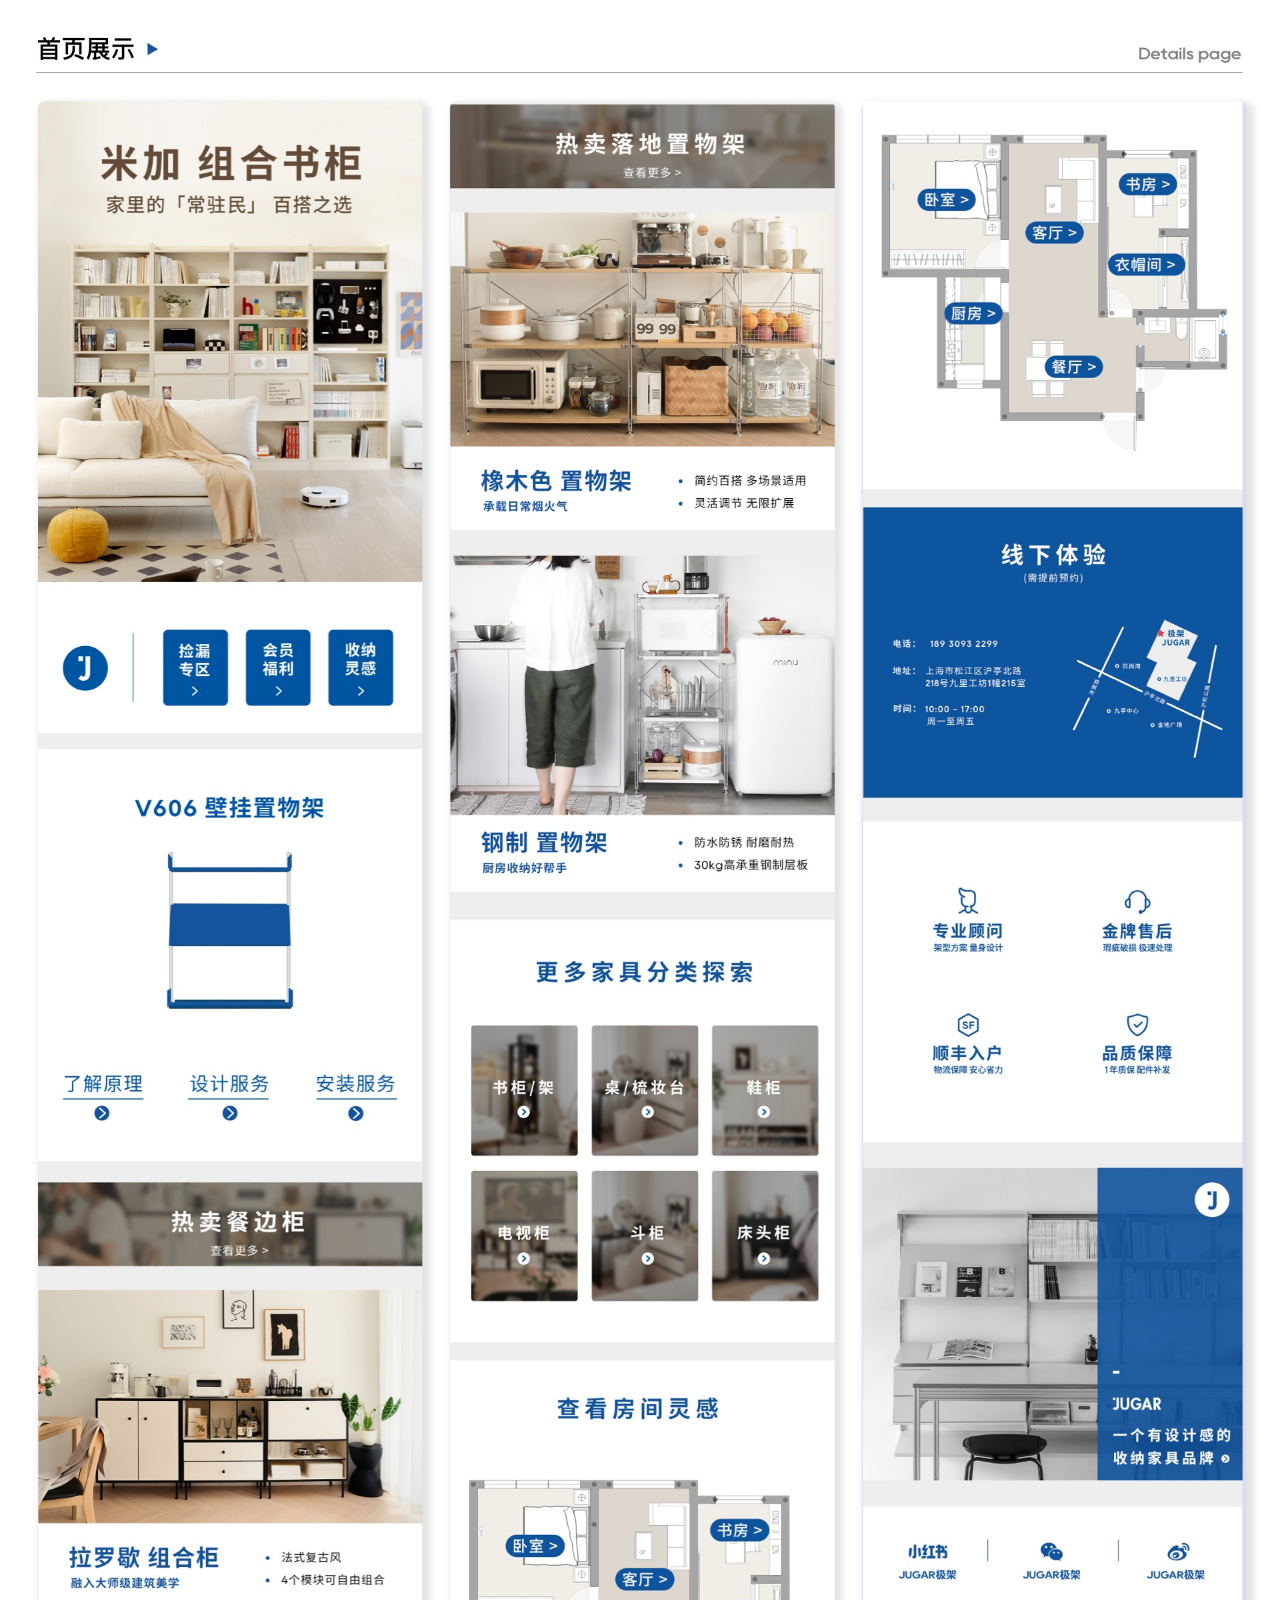
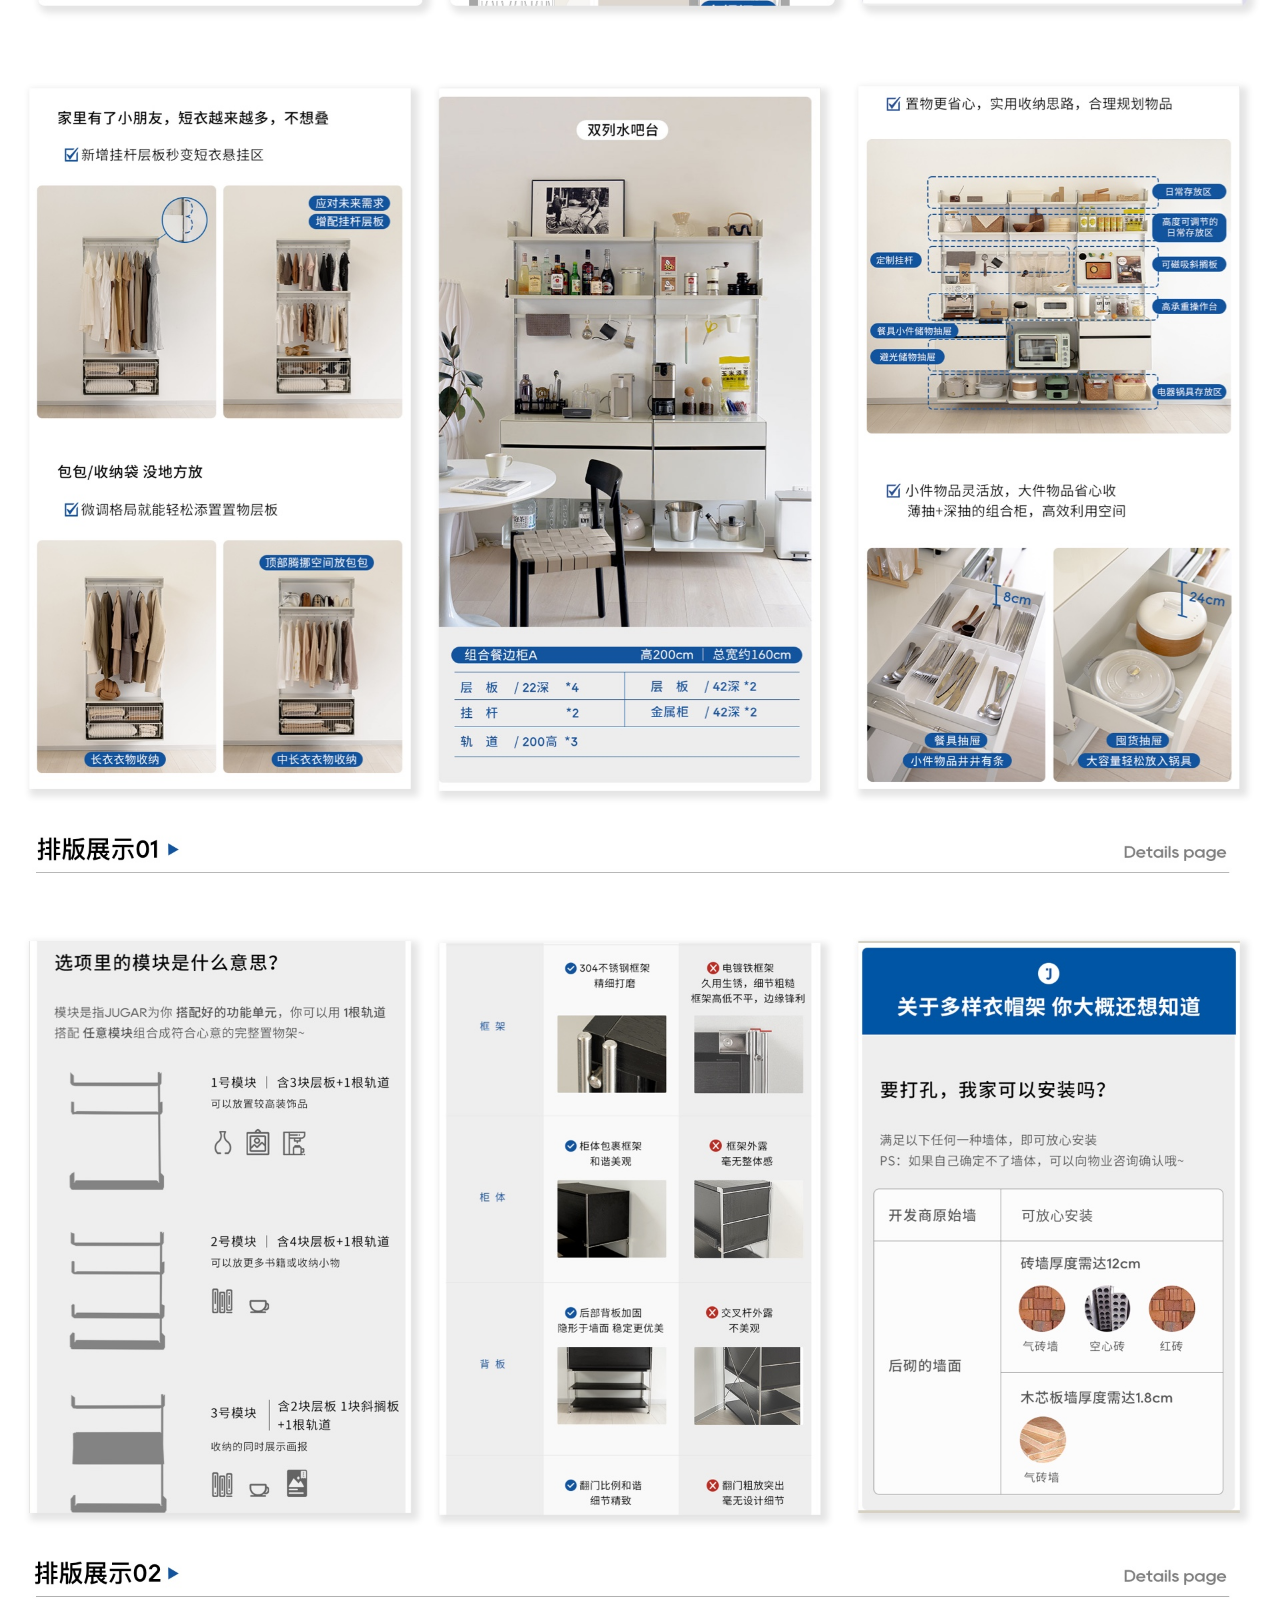
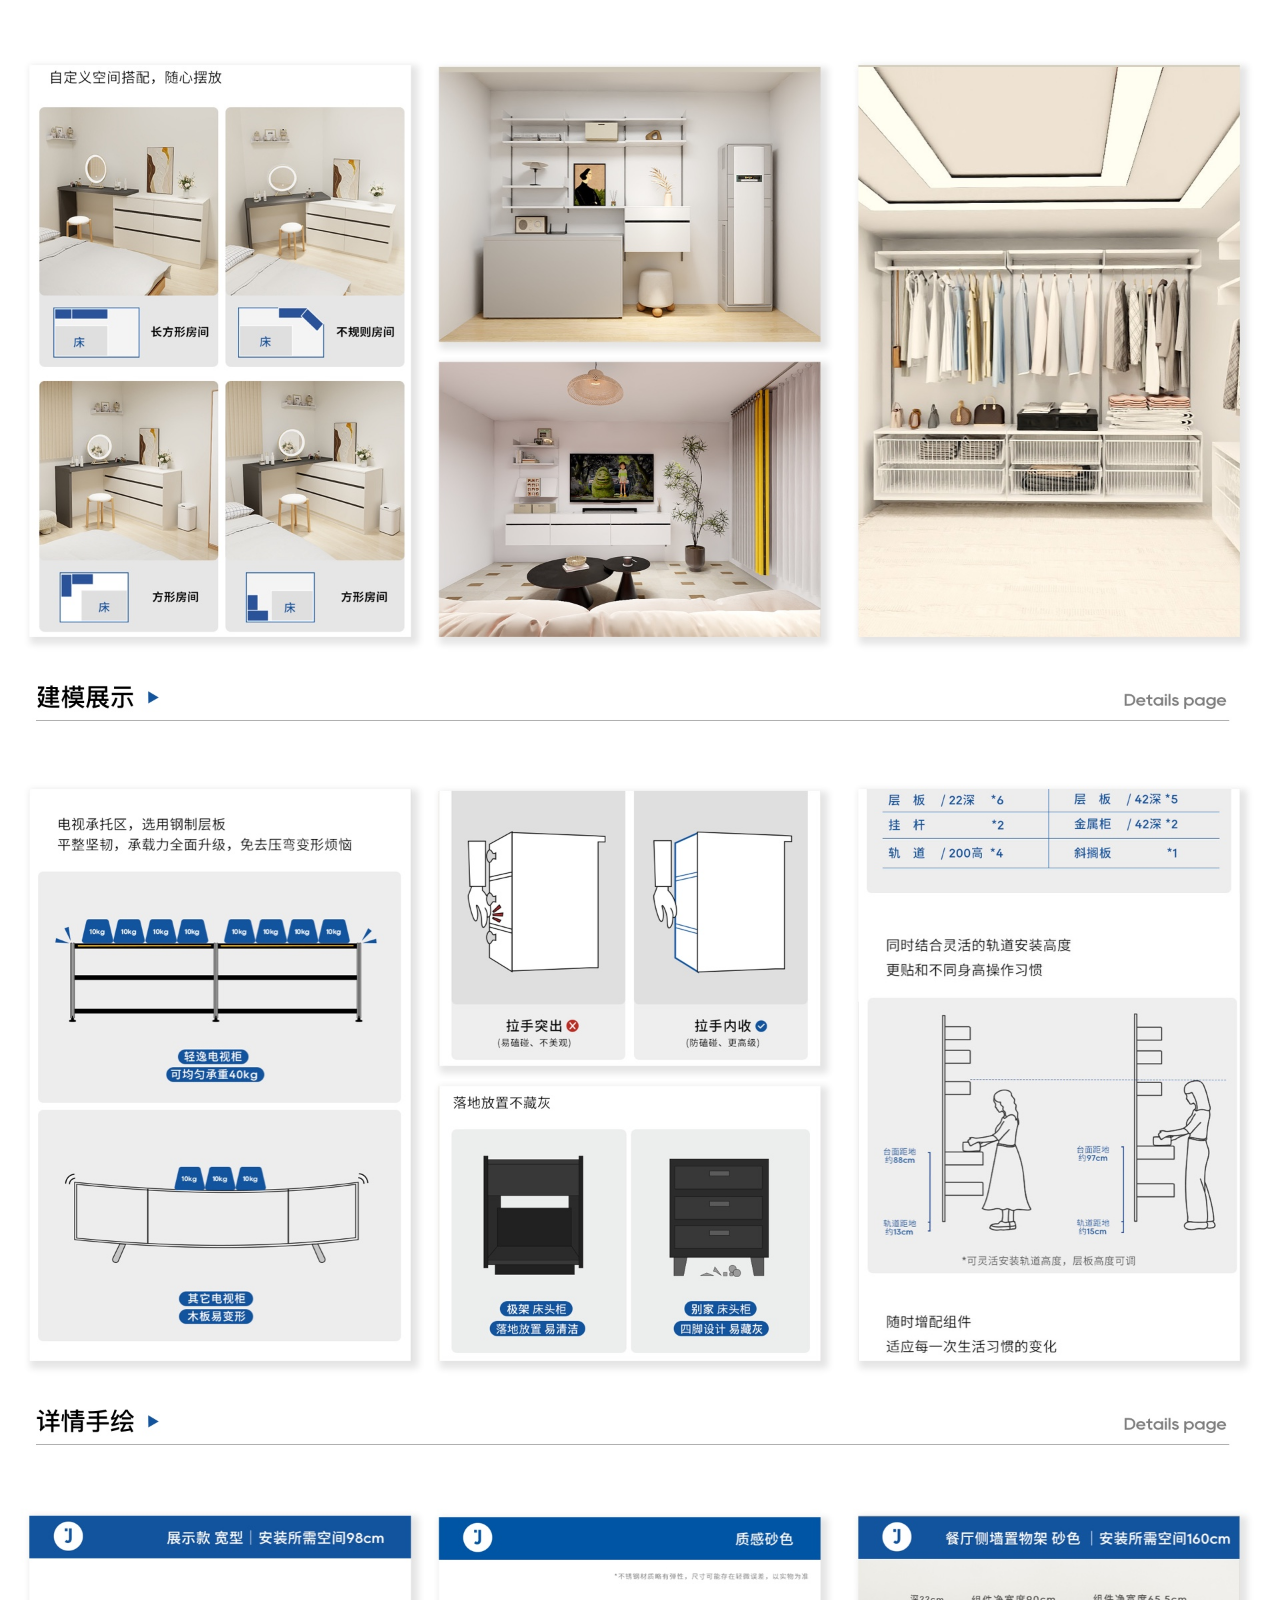
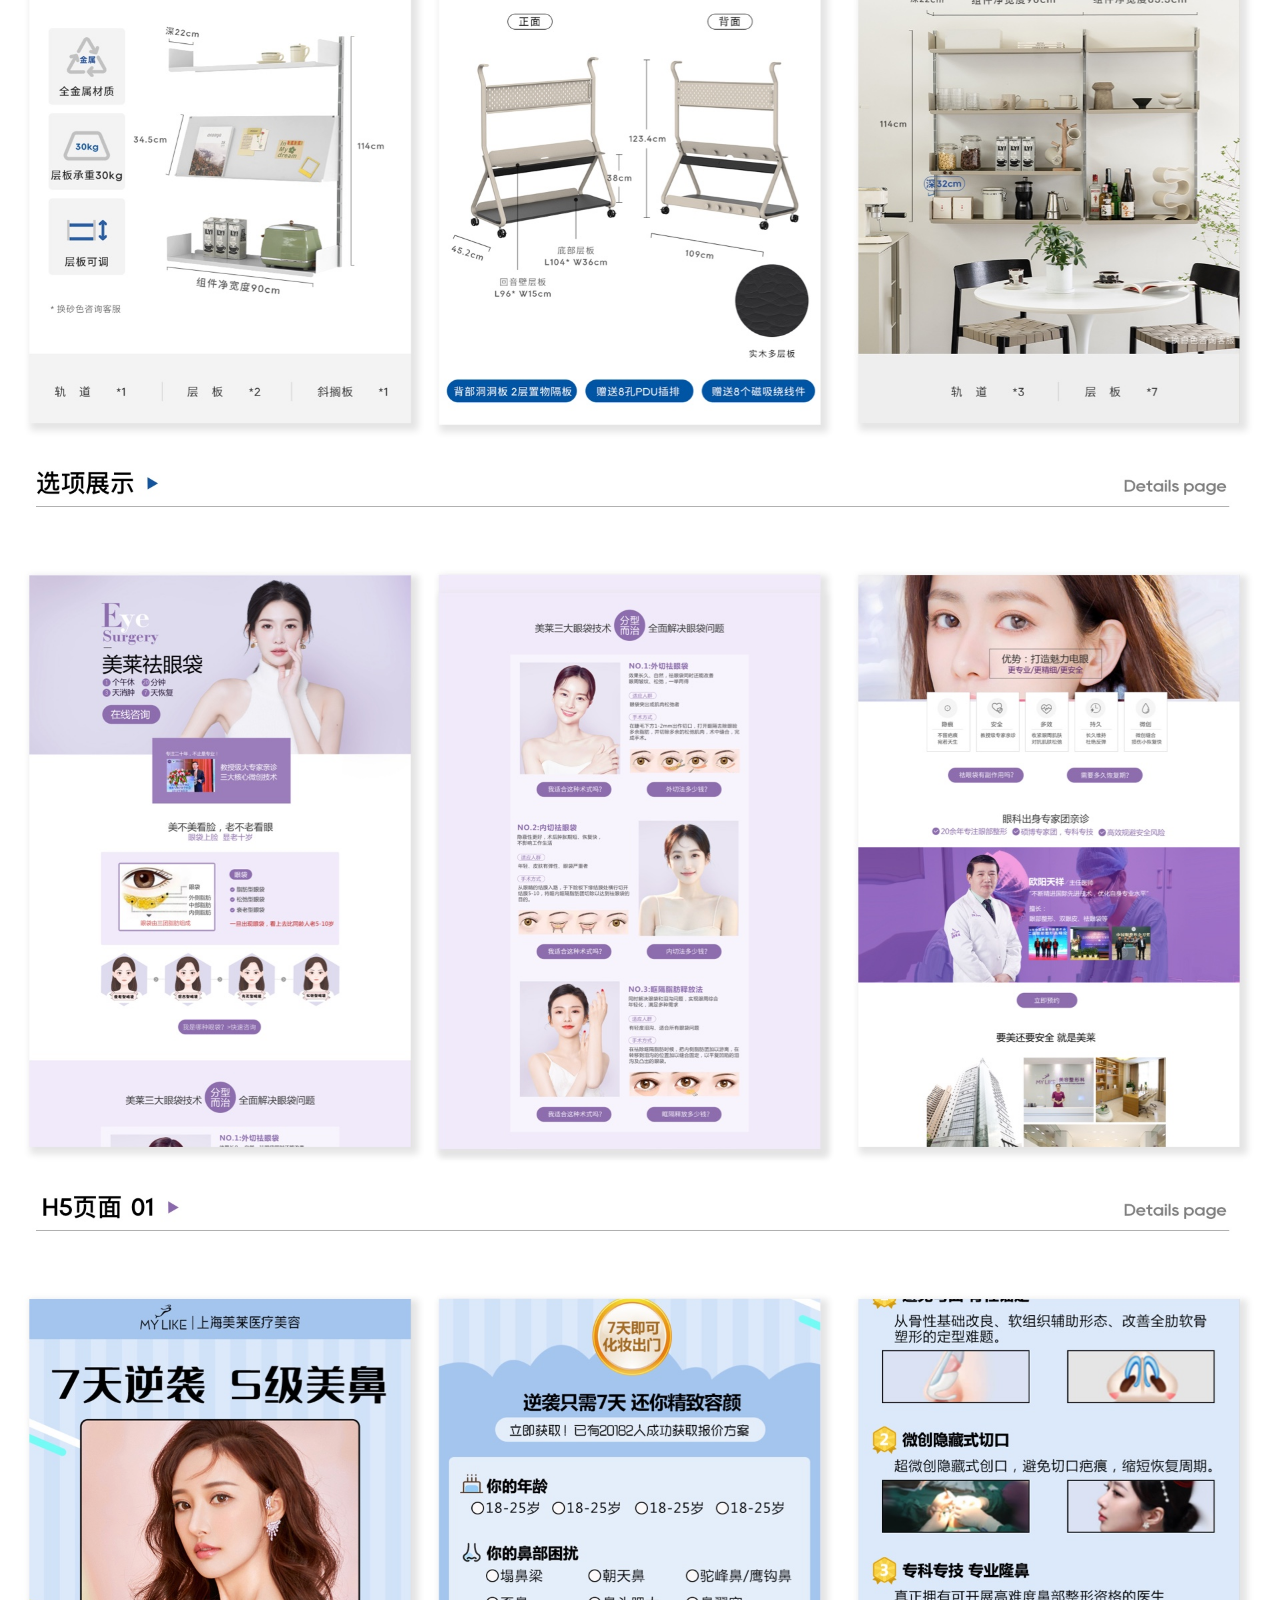
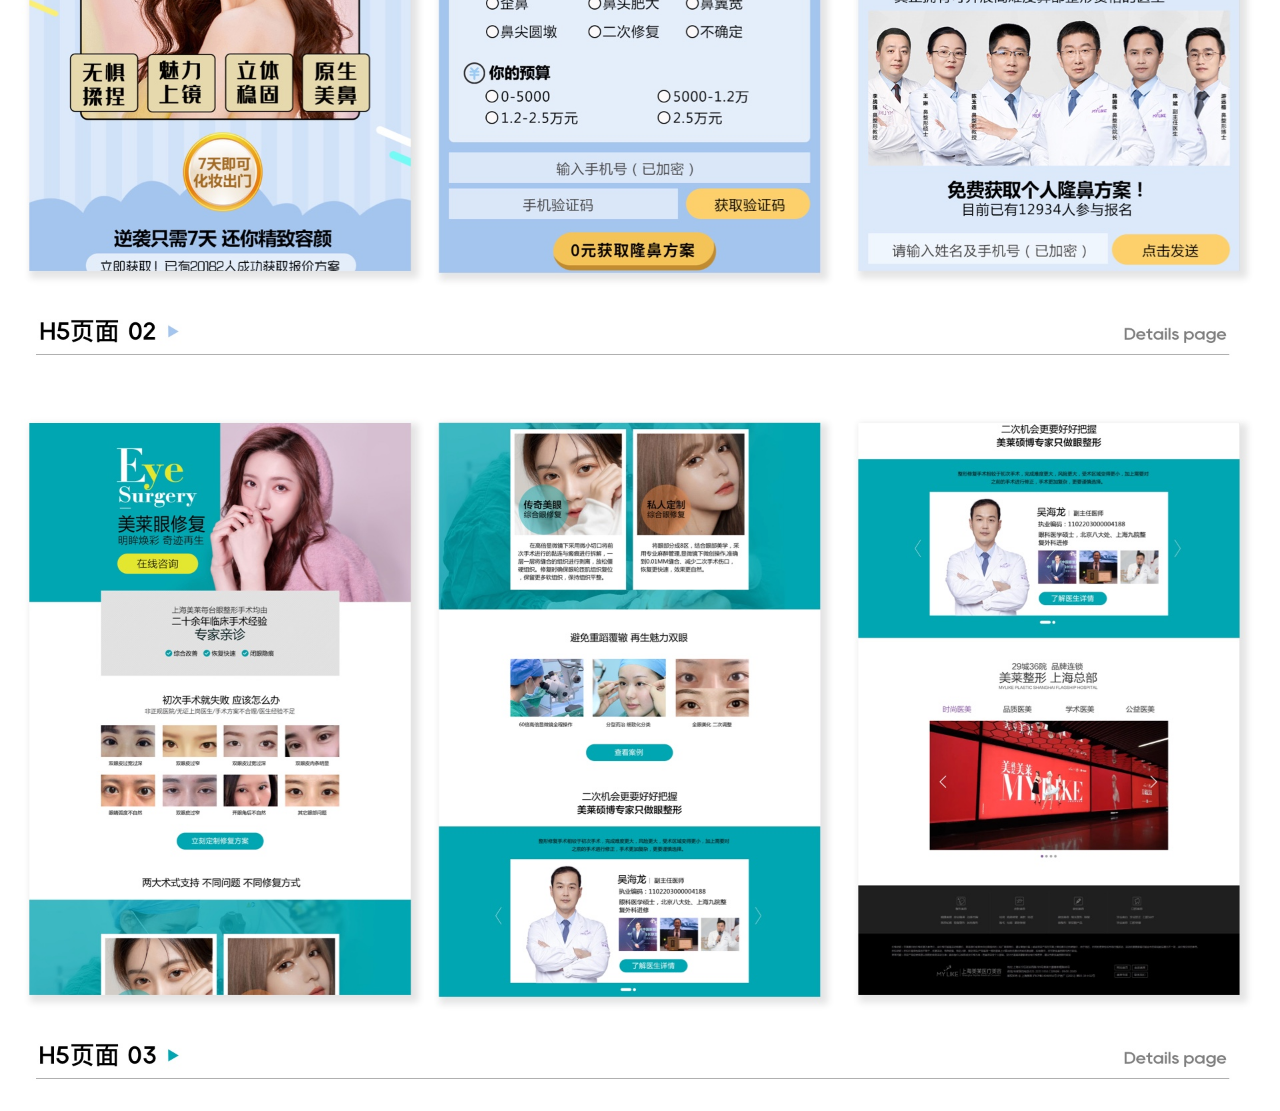
==== ecommerce.html @ 9bf2d505 "first commit" ====
<!DOCTYPE html>
<html lang="en">
    <head>
        <meta charset="UTF-8" />
        <link rel="icon" href="./asstes/img/favicon.ico" />
        <meta name="viewport" content="width=device-width, initial-scale=1.0" />
        <title>个人作品-电商设计</title>
        <style>
            html,
            body {
                width: 100%;
                height: 100%;
            }
            *{
                margin: 0;
                padding: 0;
                box-sizing: border-box;
            }
            .list,.item,.item img{
                width: 100%;
            }
            .item{
                position: relative;
            }
        </style>
    </head>
    <body>
        <div class="list">
            <div class="item"><img src="./asstes/img/ecommerce/1.jpg" alt=""></div>
            <div class="item"><img src="./asstes/img/ecommerce/2.jpg" alt=""></div>
            <div class="item"><img src="./asstes/img/ecommerce/3.jpg" alt=""></div>
            <!-- <div class="item"><img src="./asstes/img/ecommerce/4.jpg" alt=""></div> -->
            <div class="item"><img src="./asstes/img/ecommerce/5.jpg" alt=""></div>
            <div class="item"><img src="./asstes/img/ecommerce/6.jpg" alt=""></div>
            <div class="item"><img src="./asstes/img/ecommerce/7.jpg" alt=""></div>
            <div class="item"><img src="./asstes/img/ecommerce/8.jpg" alt=""></div>
            <div class="item"><img src="./asstes/img/ecommerce/9.jpg" alt=""></div>
            <div class="item"><img src="./asstes/img/ecommerce/10.jpg" alt=""></div>
        </div>
    </body>
</html>
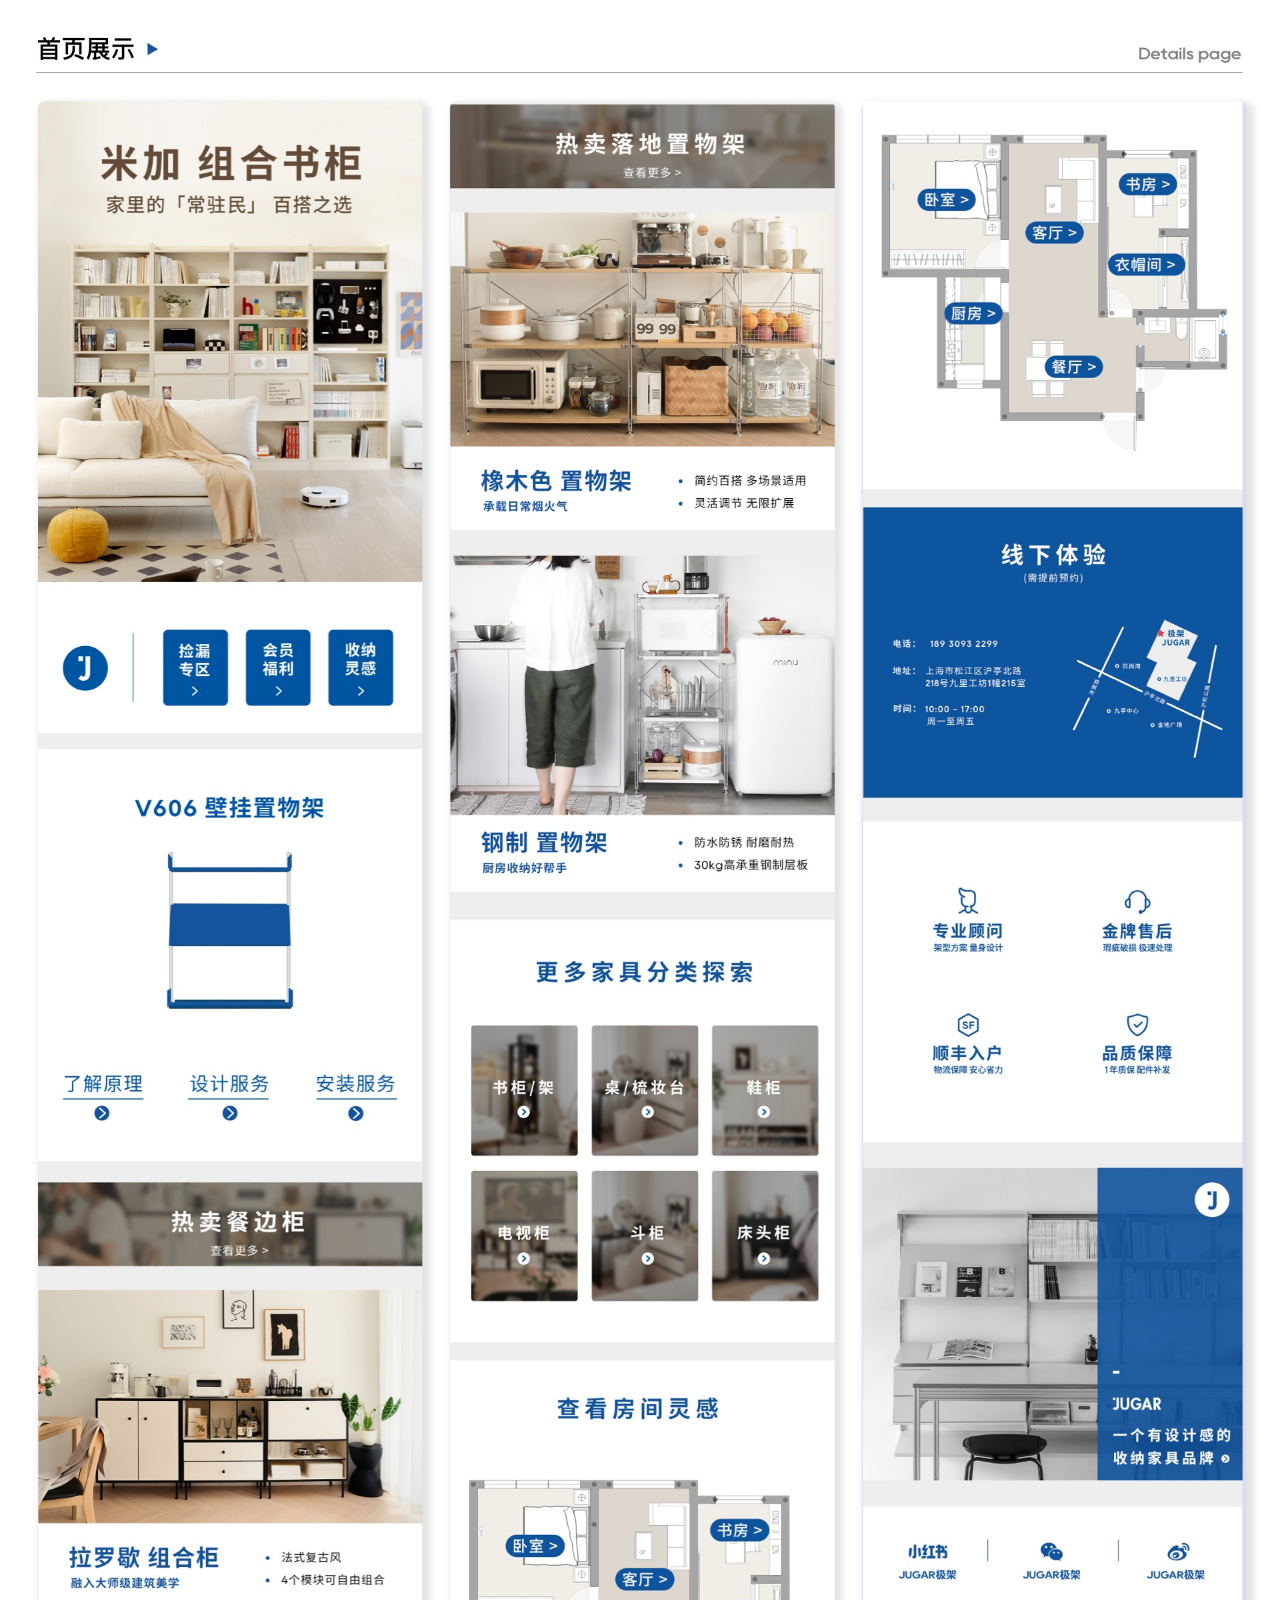
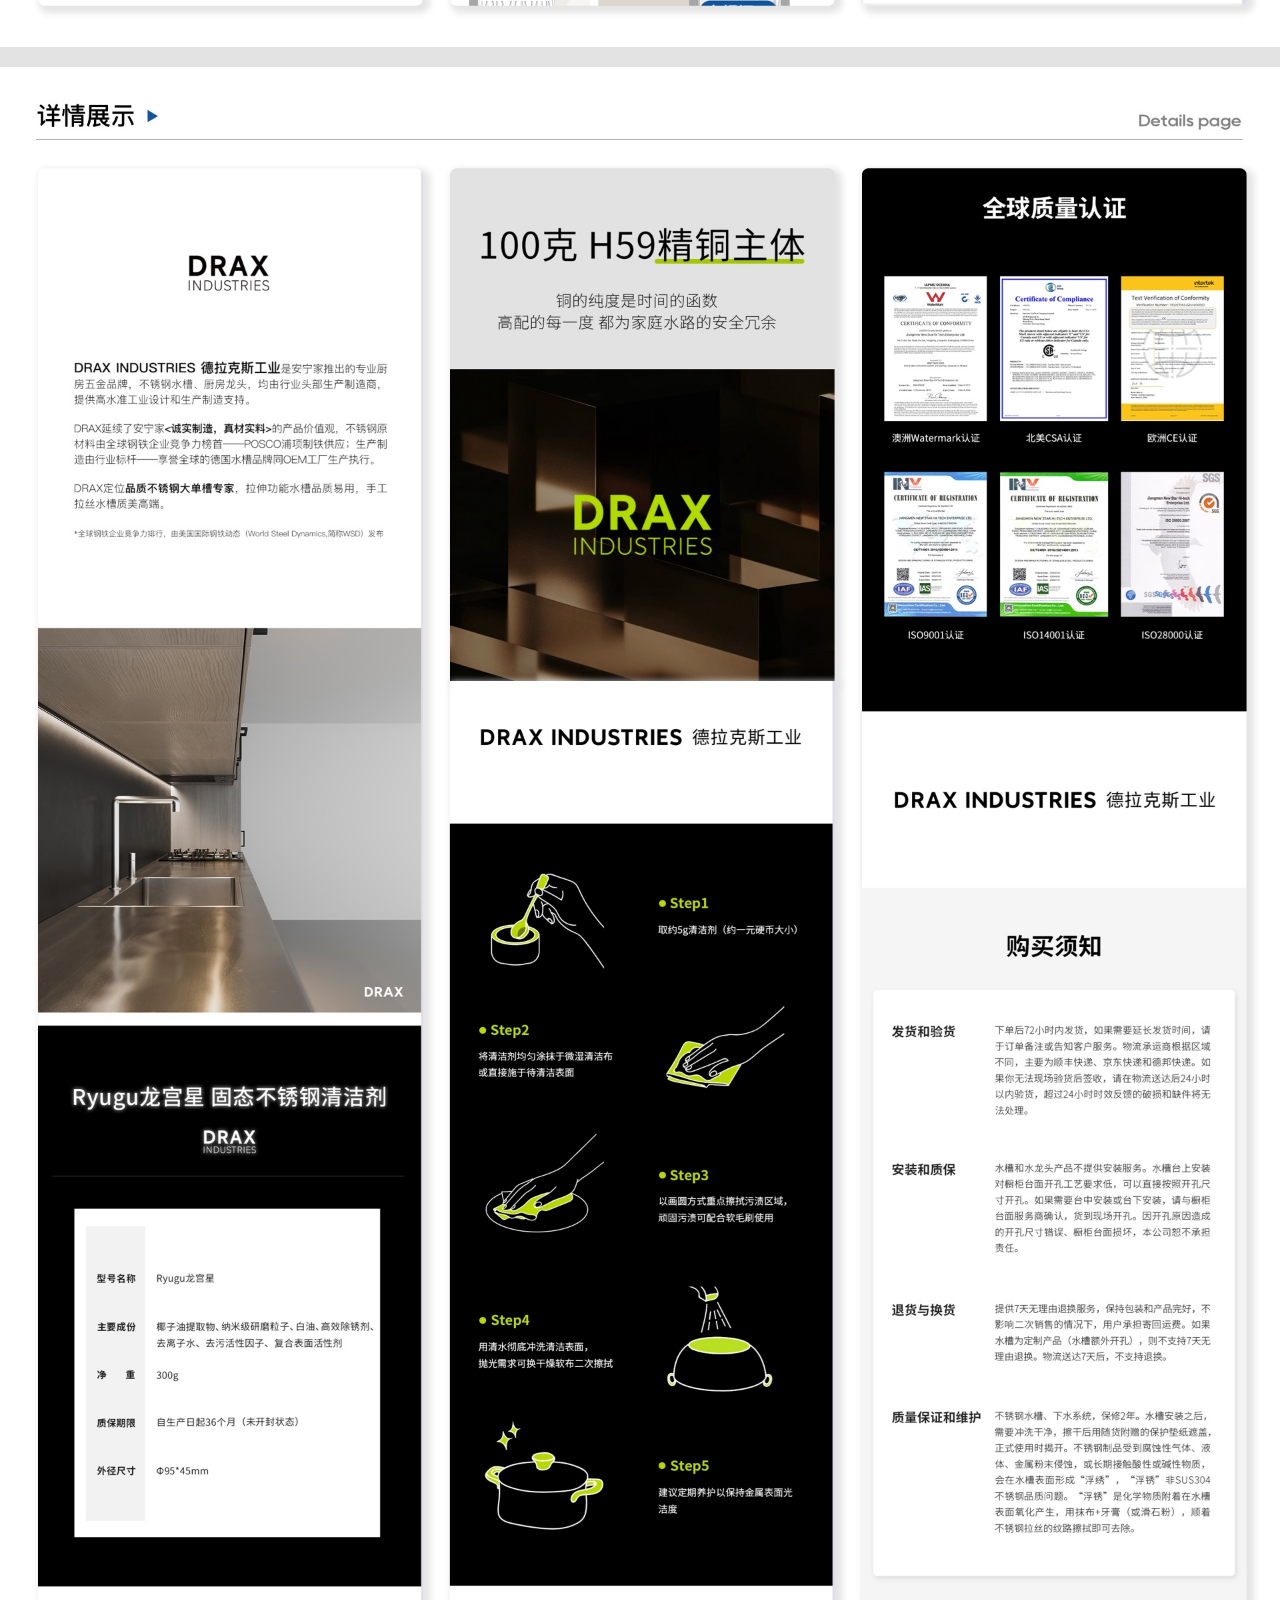
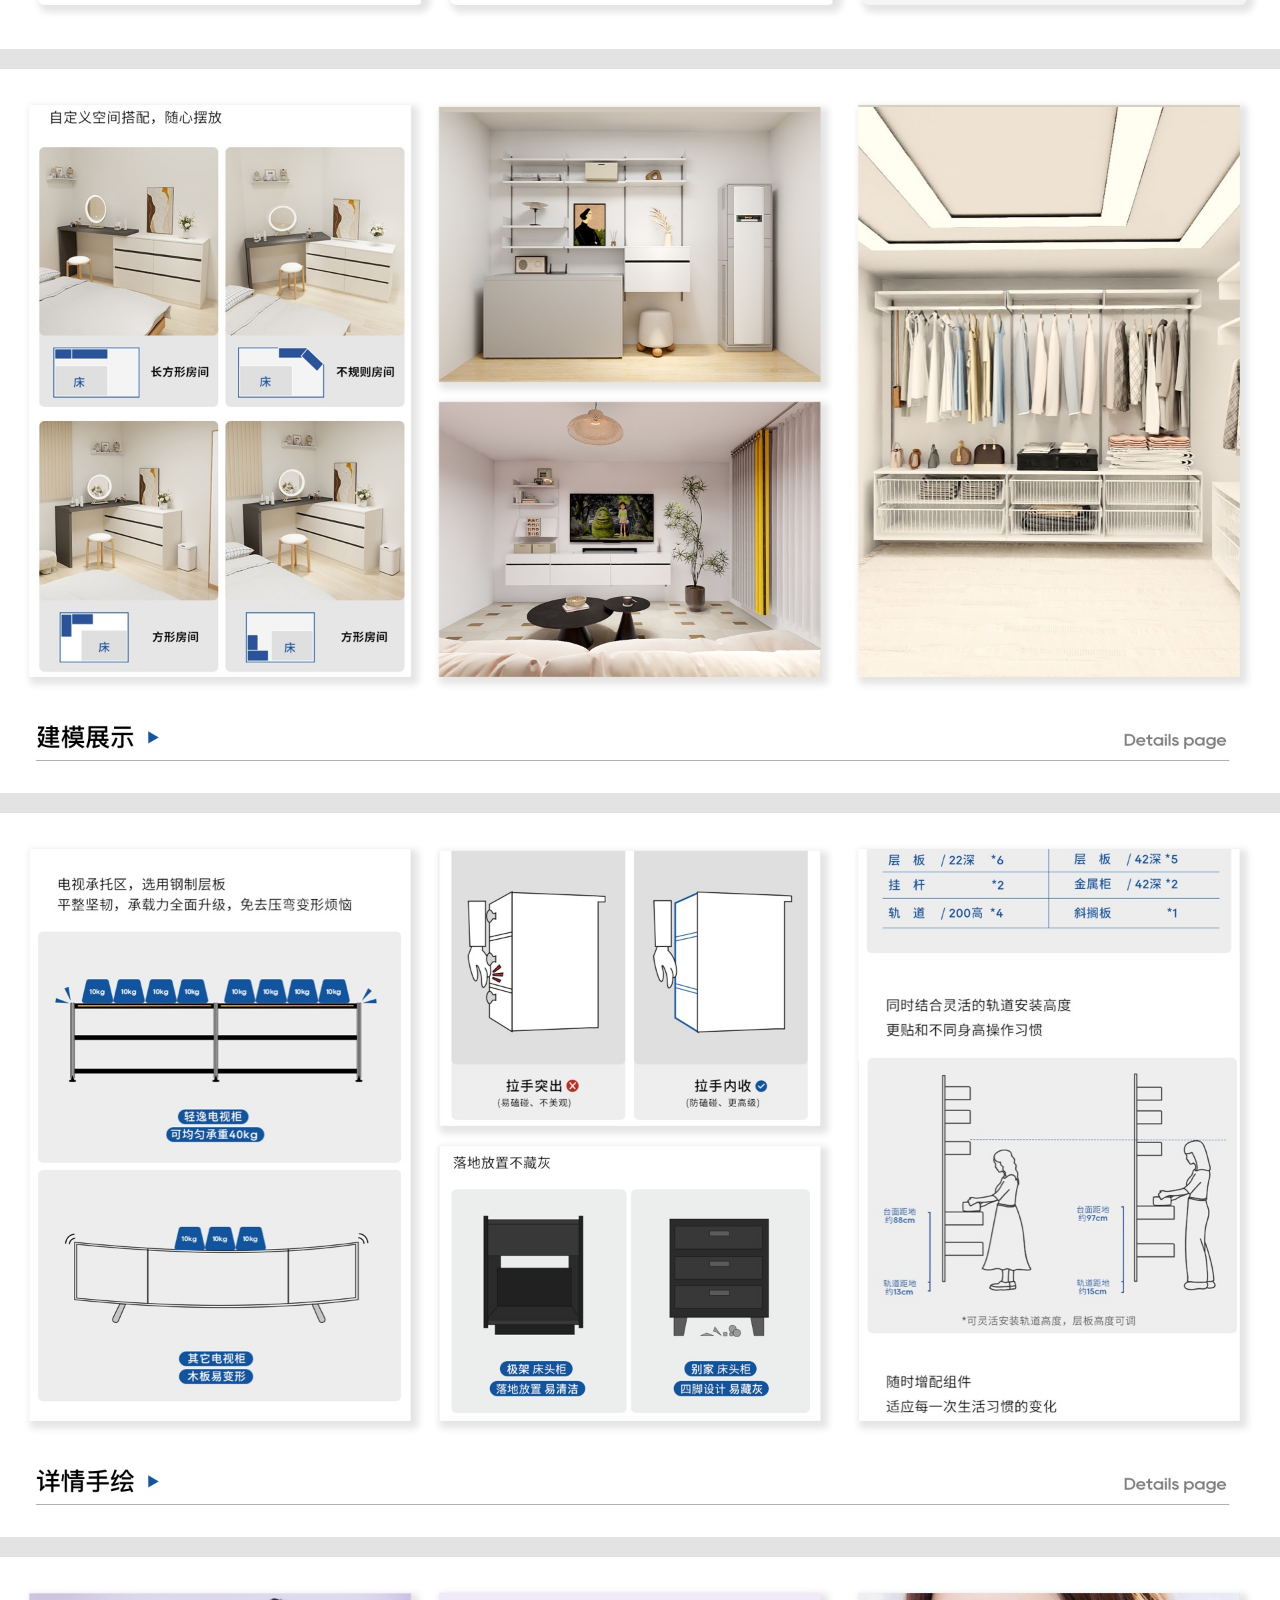
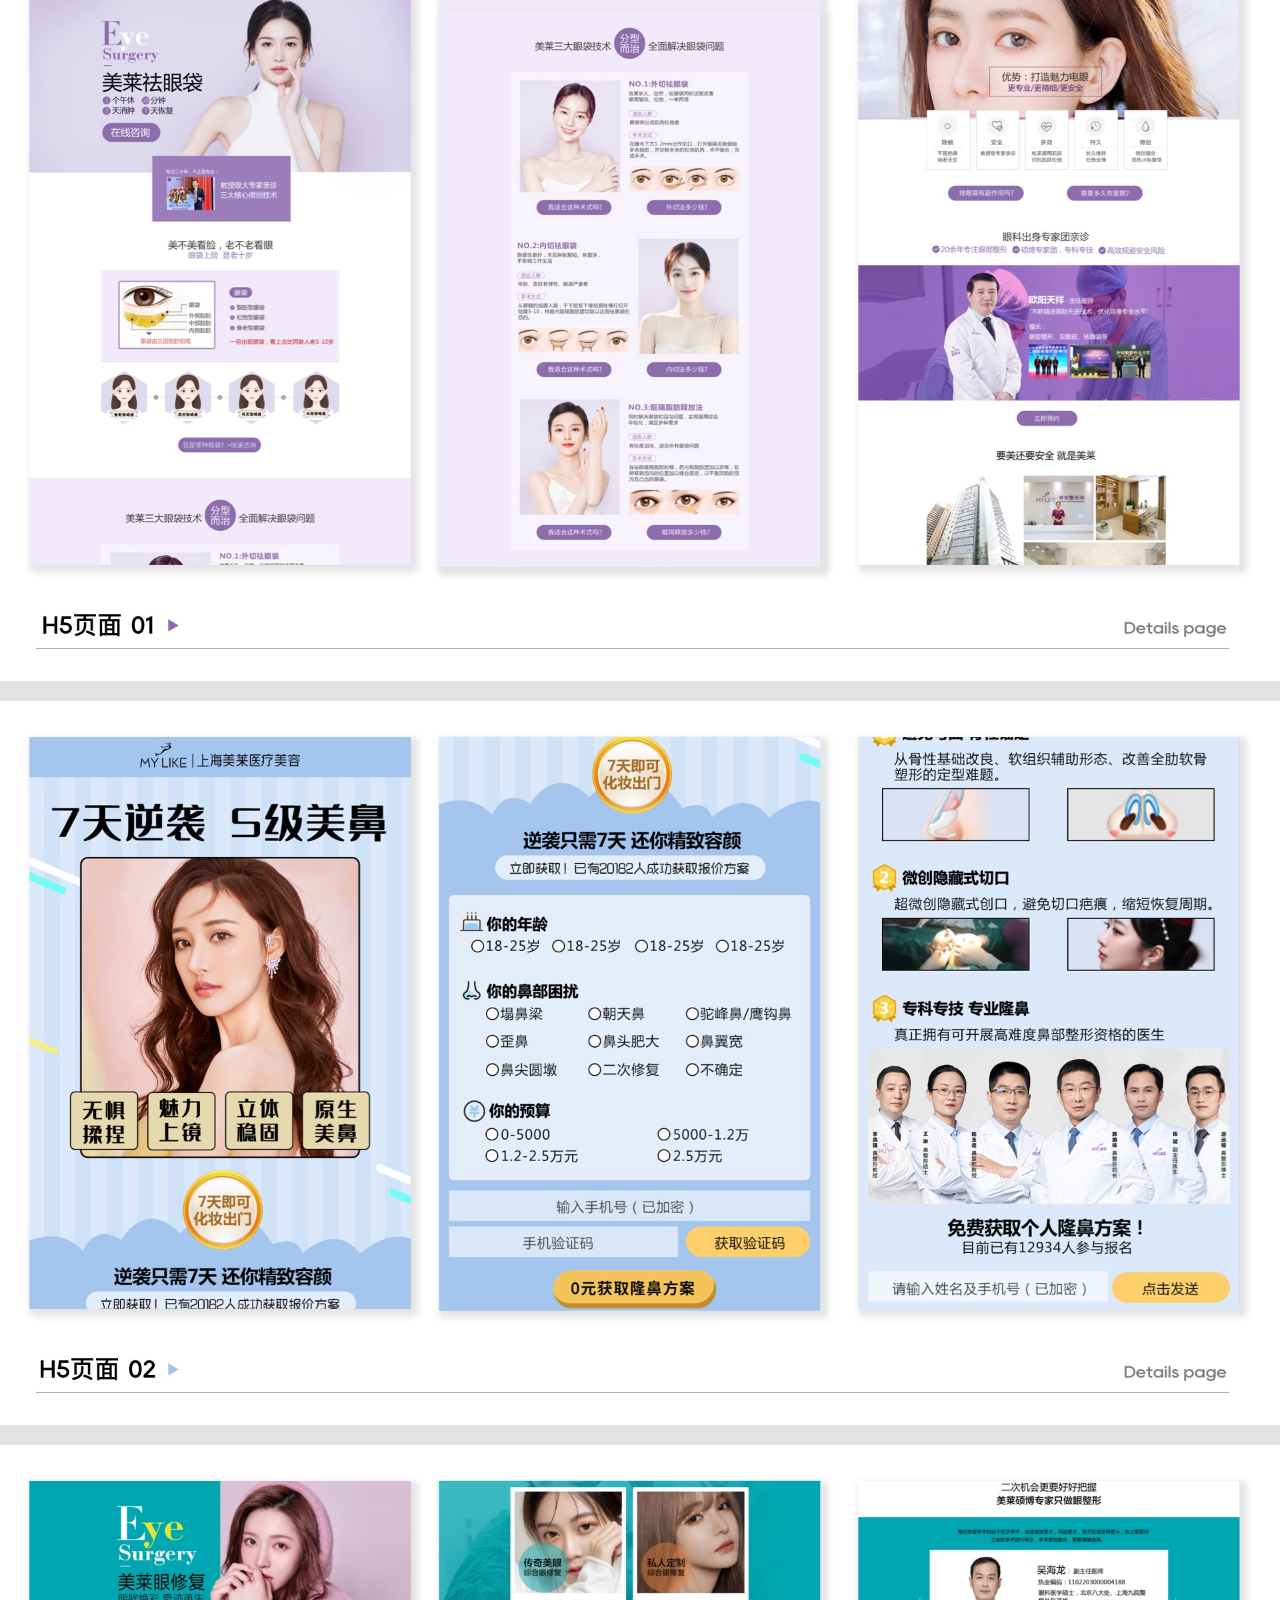
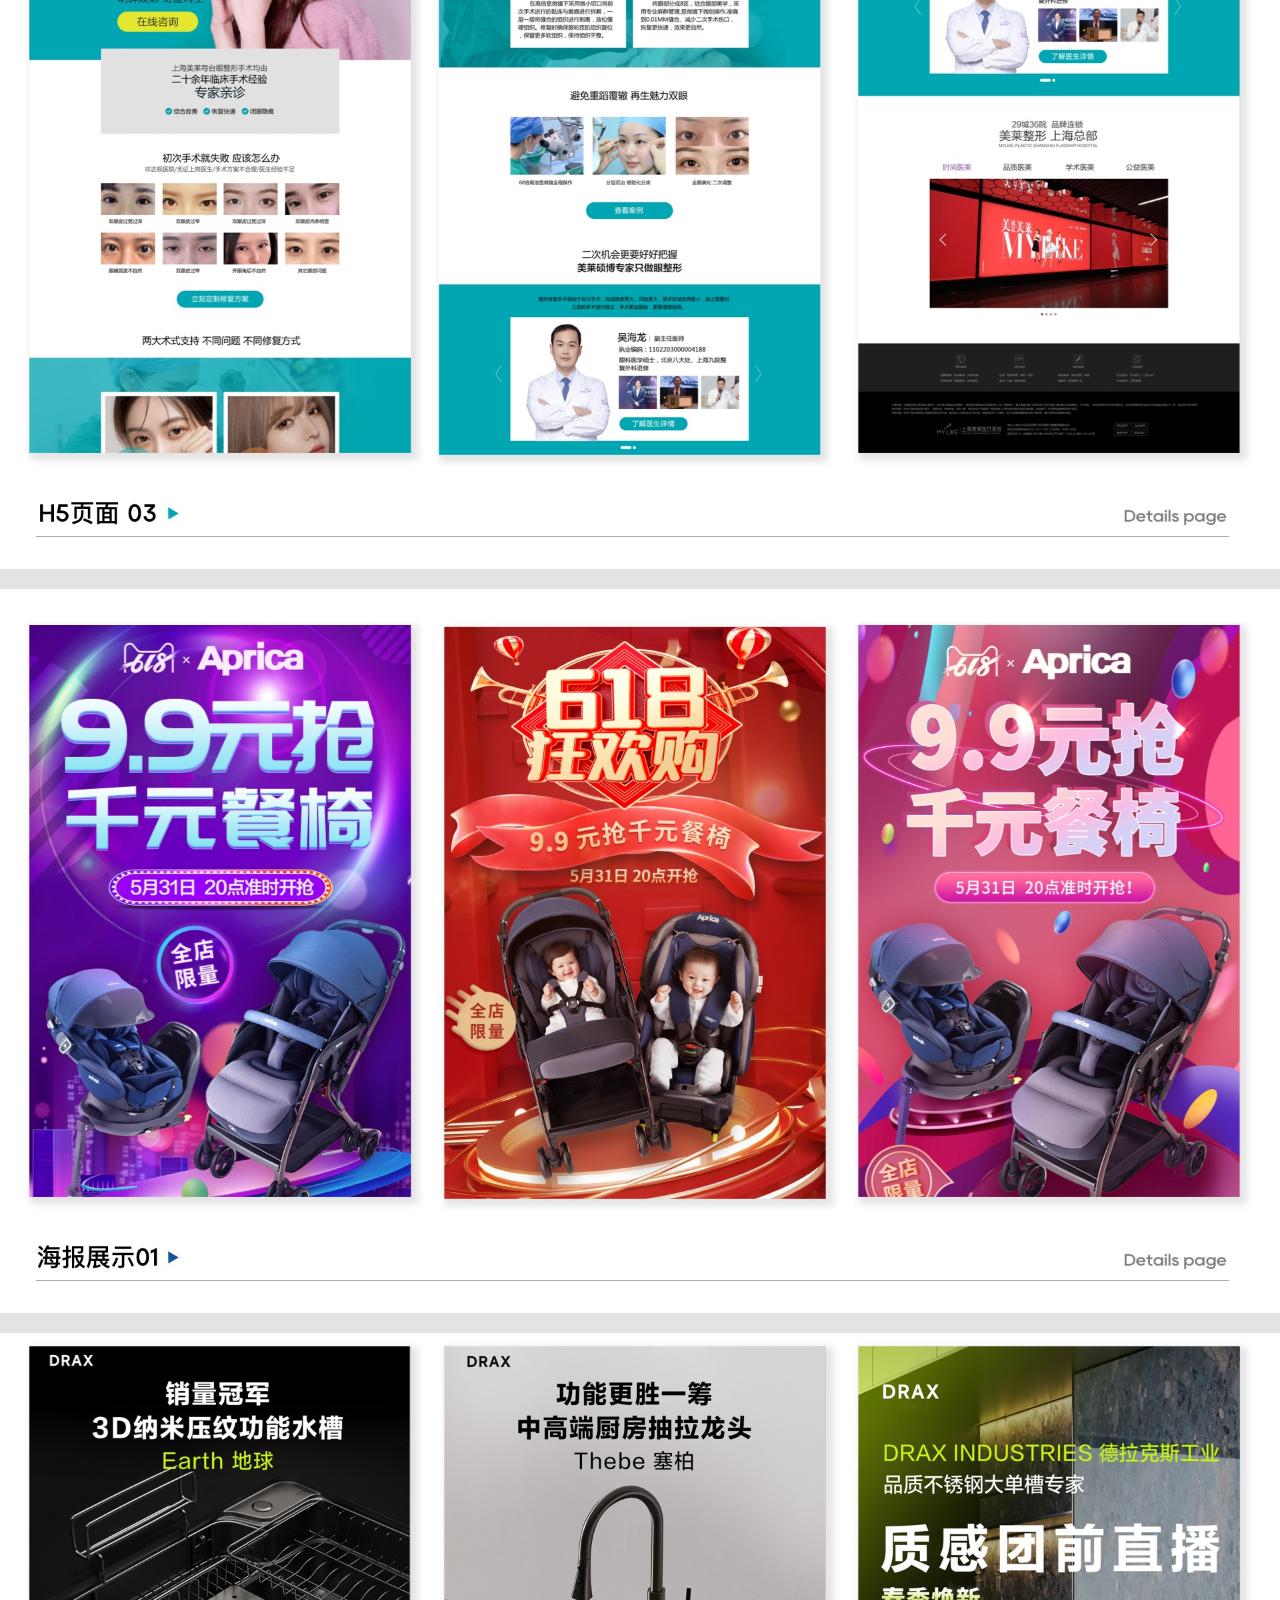
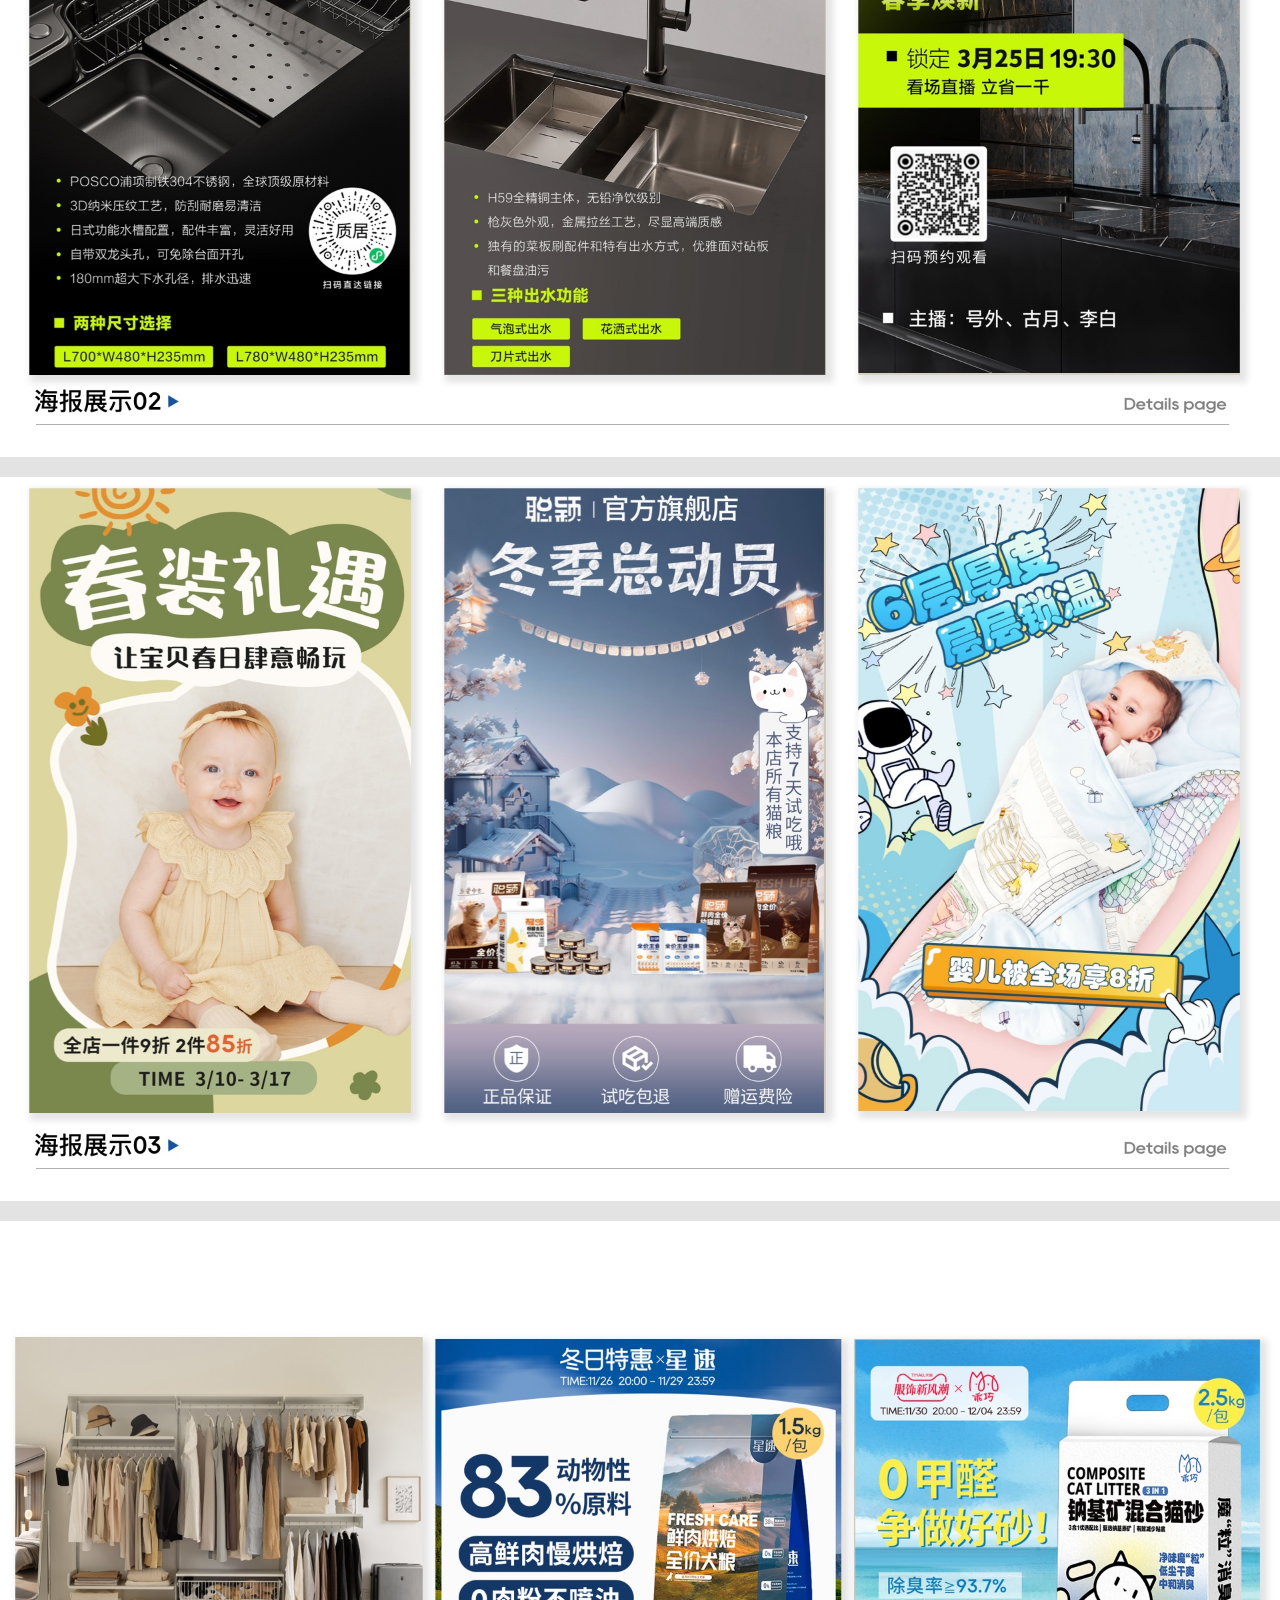
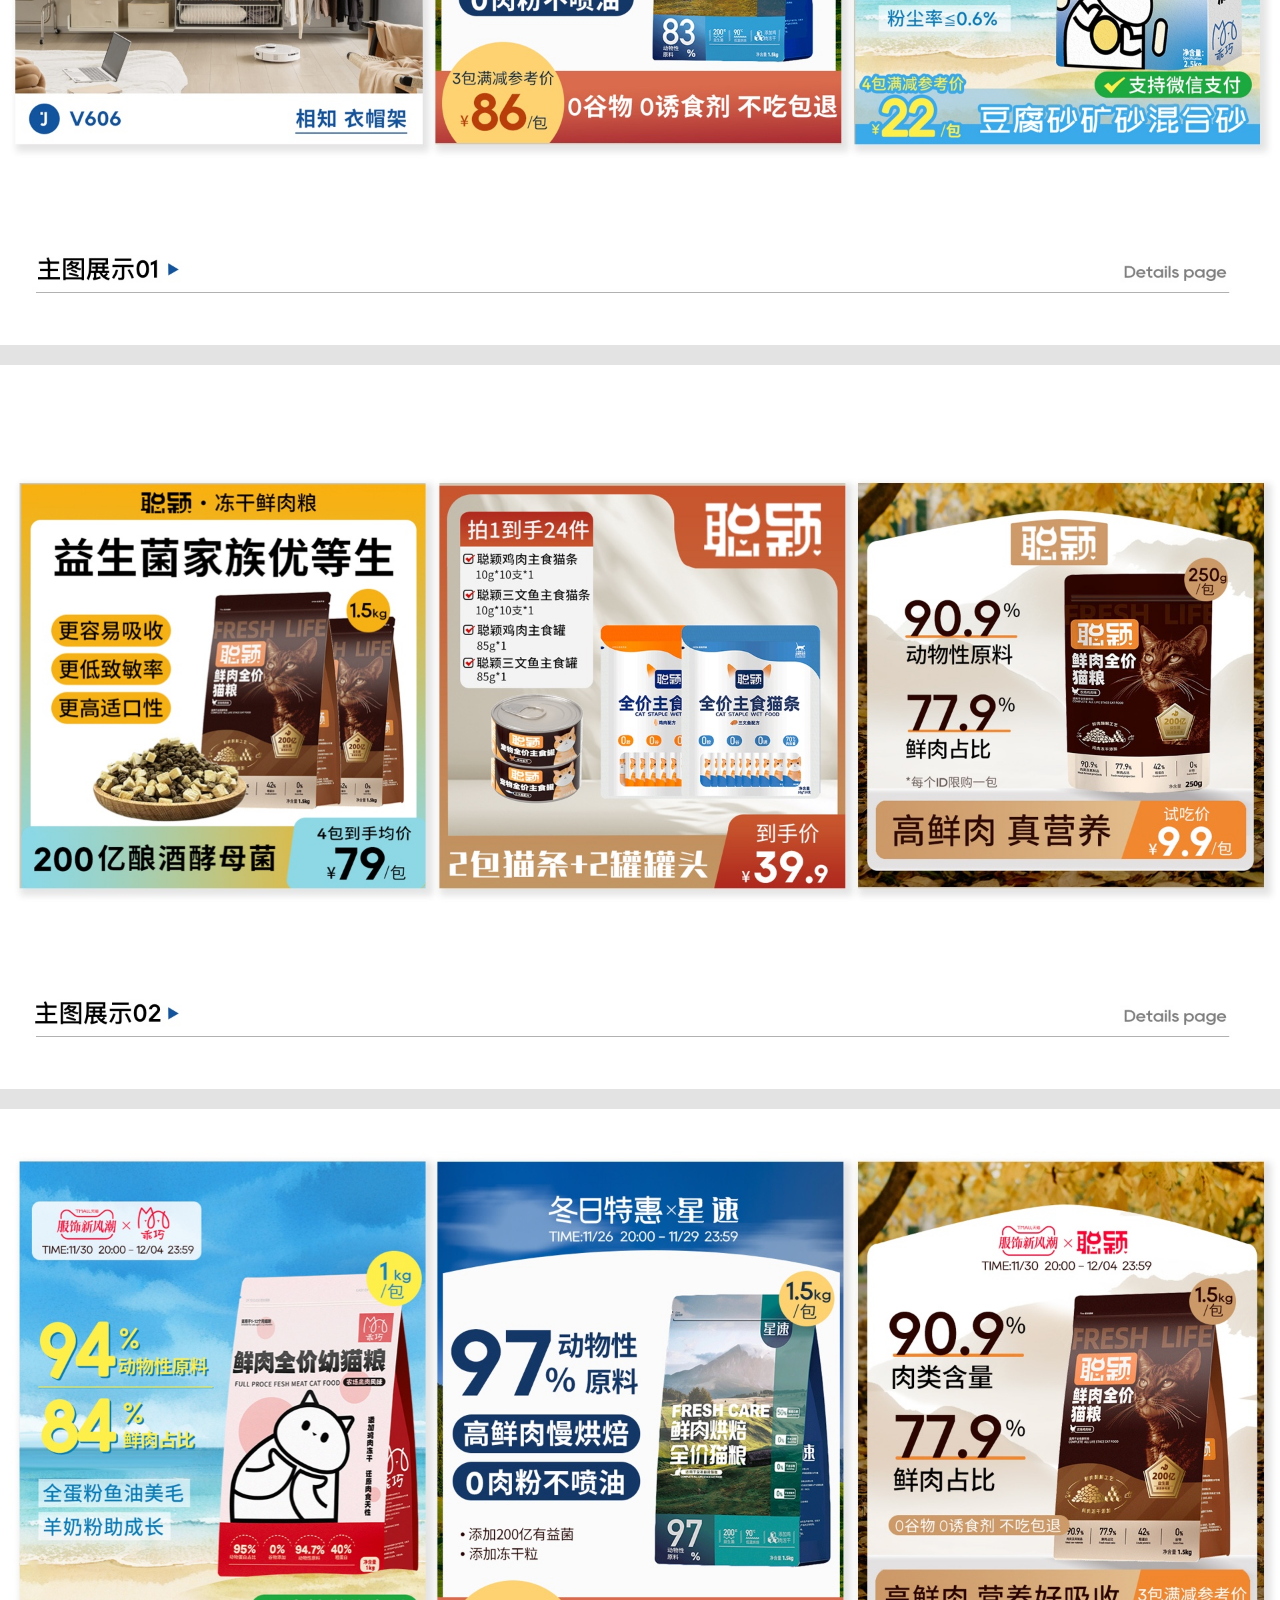
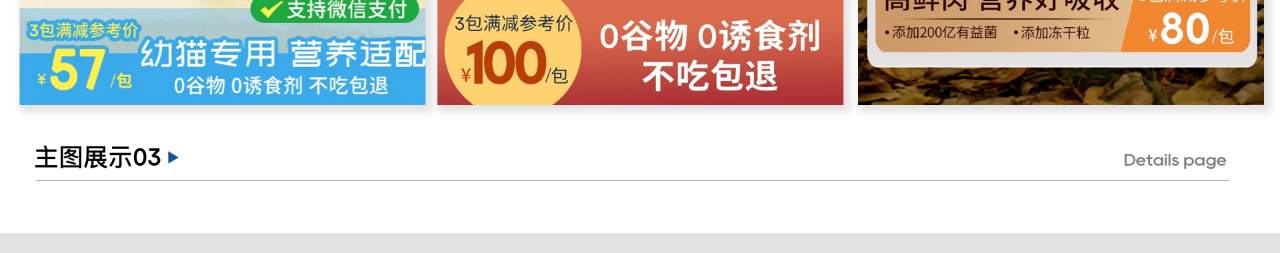
==== commit ea43ed6c: "修改" ====
--- a/ecommerce.html
+++ b/ecommerce.html
@@ -21,21 +21,26 @@
             }
             .item{
                 position: relative;
+                border-bottom: 20px solid #e3e3e3;
             }
         </style>
     </head>
     <body>
         <div class="list">
-            <div class="item"><img src="./asstes/img/ecommerce/1.jpg" alt=""></div>
-            <div class="item"><img src="./asstes/img/ecommerce/2.jpg" alt=""></div>
-            <div class="item"><img src="./asstes/img/ecommerce/3.jpg" alt=""></div>
-            <!-- <div class="item"><img src="./asstes/img/ecommerce/4.jpg" alt=""></div> -->
-            <div class="item"><img src="./asstes/img/ecommerce/5.jpg" alt=""></div>
-            <div class="item"><img src="./asstes/img/ecommerce/6.jpg" alt=""></div>
-            <div class="item"><img src="./asstes/img/ecommerce/7.jpg" alt=""></div>
-            <div class="item"><img src="./asstes/img/ecommerce/8.jpg" alt=""></div>
-            <div class="item"><img src="./asstes/img/ecommerce/9.jpg" alt=""></div>
-            <div class="item"><img src="./asstes/img/ecommerce/10.jpg" alt=""></div>
+            <div class="item"><img src="./asstes/img/ecommerce/电商详情 (1).jpg" alt=""></div>
+            <div class="item"><img src="./asstes/img/ecommerce/电商详情 (2).jpg" alt=""></div>
+            <!-- <div class="item"><img src="./asstes/img/ecommerce/电商详情 (3).jpg" alt=""></div> -->
+            <div class="item"><img src="./asstes/img/ecommerce/电商详情 (4).jpg" alt=""></div>
+            <div class="item"><img src="./asstes/img/ecommerce/电商详情 (5).jpg" alt=""></div>
+            <div class="item"><img src="./asstes/img/ecommerce/电商详情 (6).jpg" alt=""></div>
+            <div class="item"><img src="./asstes/img/ecommerce/电商详情 (7).jpg" alt=""></div>
+            <div class="item"><img src="./asstes/img/ecommerce/电商详情 (8).jpg" alt=""></div>
+            <div class="item"><img src="./asstes/img/ecommerce/电商详情 (9).jpg" alt=""></div>
+            <div class="item"><img src="./asstes/img/ecommerce/电商详情 (10).jpg" alt=""></div>
+            <div class="item"><img src="./asstes/img/ecommerce/电商详情 (11).jpg" alt=""></div>
+            <div class="item"><img src="./asstes/img/ecommerce/电商详情 (12).jpg" alt=""></div>
+            <div class="item"><img src="./asstes/img/ecommerce/电商详情 (13).jpg" alt=""></div>
+            <div class="item"><img src="./asstes/img/ecommerce/电商详情 (14).jpg" alt=""></div>
         </div>
     </body>
 </html>
